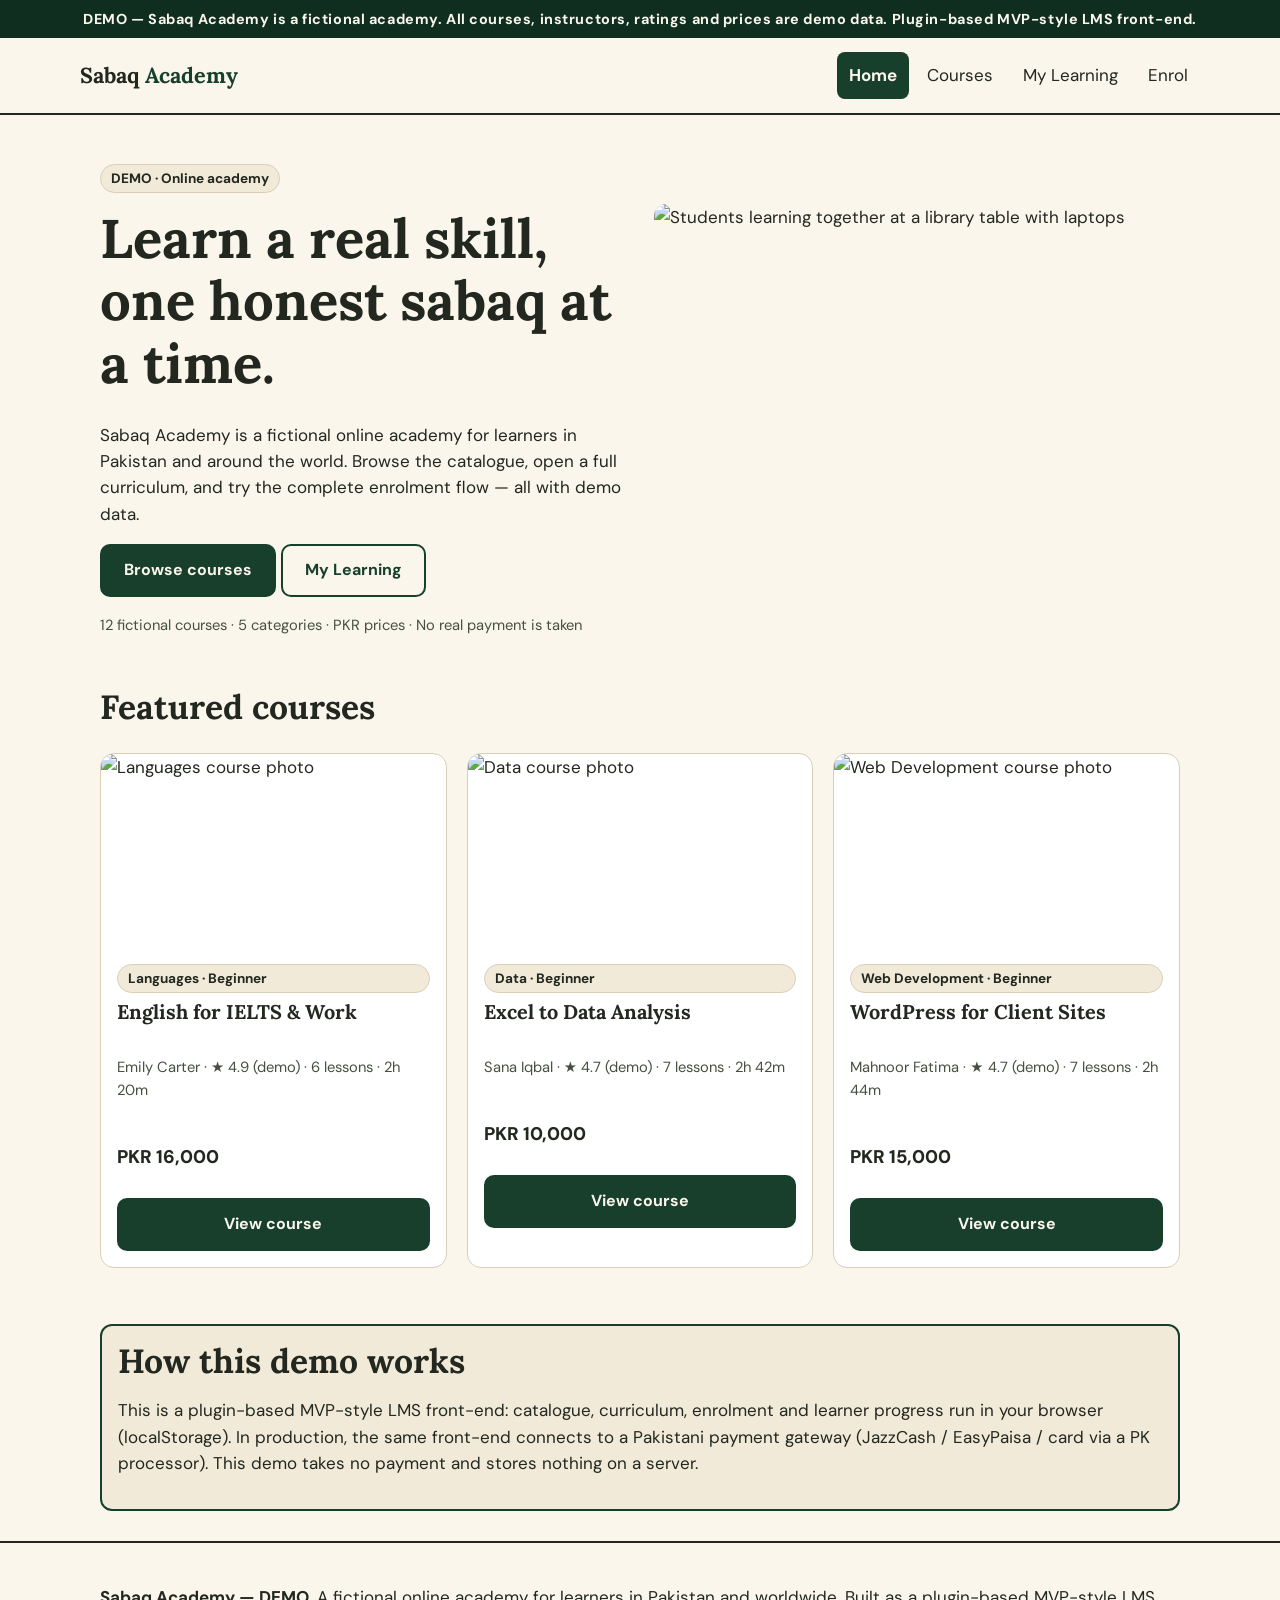
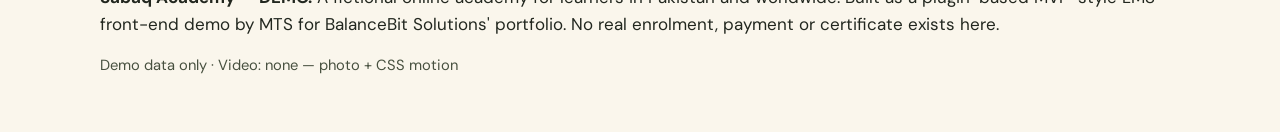
==== index.html @ a5b19c93 "Sabaq Academy LMS demo — Queue #8 build (text files; images pending web-upload)" ====
<!DOCTYPE html><html lang="en"><head><meta charset="utf-8"><meta name="viewport" content="width=device-width,initial-scale=1">
<title>Sabaq Academy (Demo) — Online Courses for Pakistan & Global Learners</title><meta name="description" content="Demo LMS: fictional academy with course catalogue, enrolment and My Learning.">
<link rel="preconnect" href="https://fonts.googleapis.com"><link href="https://fonts.googleapis.com/css2?family=DM+Sans:wght@400;700;800&family=Lora:wght@600;700&display=swap" rel="stylesheet">
<link rel="stylesheet" href="css/style.css"><link rel="icon" href="assets/favicon.svg"></head><body>
<a class="skip" href="#main">Skip to content</a>
<div class="demo-bar">DEMO — Sabaq Academy is a fictional academy. All courses, instructors, ratings and prices are demo data. Plugin-based MVP-style LMS front-end.</div>
<header class="site"><div class="wrap nav"><a class="logo" href="index.html">Sabaq<span> Academy</span></a>
<nav class="main" aria-label="Main"><a href="index.html" aria-current="page">Home</a><a href="courses.html">Courses</a><a href="learning.html">My Learning</a><a href="enrol.html">Enrol</a></nav></div></header>
<main id="main" class="wrap">
<section class="hero"><div><p class="chip">DEMO · Online academy</p><h1>Learn a real skill, one honest sabaq at a time.</h1>
<p>Sabaq Academy is a fictional online academy for learners in Pakistan and around the world. Browse the catalogue, open a full curriculum, and try the complete enrolment flow — all with demo data.</p>
<p><a class="btn" href="courses.html">Browse courses</a> <a class="btn alt" href="learning.html">My Learning</a></p>
<p class="meta">12 fictional courses · 5 categories · PKR prices · No real payment is taken</p></div>
<div><img src="assets/hero.jpg" alt="Students learning together at a library table with laptops" width="900" height="675"></div></section>
<section><h2>Featured courses</h2><div class="grid" data-featured></div></section>
<section class="notice"><h2>How this demo works</h2><p>This is a plugin-based MVP-style LMS front-end: catalogue, curriculum, enrolment and learner progress run in your browser (localStorage). In production, the same front-end connects to a Pakistani payment gateway (JazzCash / EasyPaisa / card via a PK processor). This demo takes no payment and stores nothing on a server.</p></section>
</main><footer class="site"><div class="wrap"><p><strong>Sabaq Academy — DEMO.</strong> A fictional online academy for learners in Pakistan and worldwide. Built as a plugin-based MVP-style LMS front-end demo by MTS for BalanceBit Solutions' portfolio. No real enrolment, payment or certificate exists here.</p><p class="meta">Demo data only · Video: none — photo + CSS motion</p></div></footer>
<script src="js/logic.js"></script><script src="js/home.js"></script></body></html>
---- css/style.css ----
:root{--paper:#FAF6EC;--paper2:#F1EAD8;--ink:#22271F;--muted:#47503F;--green:#173F2C;--green-dark:#0F2E1F;--line:#D8CFB8;--error:#B3261E;--focus:#173F2C}
*{box-sizing:border-box}html{overflow-x:clip}body{margin:0;background:var(--paper);color:var(--ink);font-family:"DM Sans",system-ui,sans-serif;font-size:17px;line-height:1.55}
h1,h2,h3,.serif{font-family:"Lora",Georgia,serif;line-height:1.15;margin:0 0 .5em}
h1{font-size:clamp(2rem,6vw,3.4rem)}h2{font-size:clamp(1.5rem,3.5vw,2.1rem)}
a{color:var(--green)}:focus-visible{outline:3px solid var(--focus);outline-offset:2px}
.skip{position:absolute;left:-999px}.skip:focus{left:8px;top:8px;background:var(--green);color:var(--paper);padding:10px;z-index:99}
.demo-bar{background:var(--green-dark);color:var(--paper);text-align:center;padding:8px 12px;font-size:.9rem;font-weight:700;letter-spacing:.04em}
header.site{border-bottom:2px solid var(--ink);background:var(--paper)}
.wrap{max-width:1120px;margin:0 auto;padding:0 20px}
.nav{display:flex;flex-wrap:wrap;gap:12px;align-items:center;justify-content:space-between;padding:14px 0}
.logo{font-family:"Lora",serif;font-weight:700;font-size:1.35rem;color:var(--ink);text-decoration:none}
.logo span{color:var(--green)}
nav.main{display:flex;flex-wrap:wrap;gap:6px}nav.main a{color:var(--ink);text-decoration:none;padding:10px 12px;border-radius:8px;min-height:44px;display:inline-flex;align-items:center}
nav.main a[aria-current]{background:var(--green);color:var(--paper);font-weight:700}
.hero{display:grid;grid-template-columns:1fr 1fr;gap:28px;align-items:center;padding:36px 0}
.hero img,.card img{width:100%;height:auto;display:block;border-radius:12px}
@keyframes drift{from{transform:scale(1)}to{transform:scale(1.04)}}
.hero img{animation:drift 9s ease-in-out infinite alternate}
.btn{display:inline-flex;align-items:center;justify-content:center;min-height:52px;padding:12px 22px;border-radius:10px;background:var(--green);color:var(--paper);font-weight:700;text-decoration:none;border:2px solid var(--green);cursor:pointer;font-size:1rem;font-family:inherit}
.btn.alt{background:transparent;color:var(--green)}
.btn:disabled{opacity:.55;cursor:not-allowed}
.grid{display:grid;grid-template-columns:repeat(auto-fill,minmax(280px,1fr));gap:20px;padding:10px 0 40px}
.card{background:#fff;border:1px solid var(--line);border-radius:14px;overflow:hidden;display:flex;flex-direction:column}
.card .body{padding:16px;display:flex;flex-direction:column;gap:8px;flex:1}
.card img{aspect-ratio:16/9;object-fit:cover;border-radius:0}
.meta{color:var(--muted);font-size:.92rem}
.price{font-weight:800;font-size:1.15rem}
.chip{display:inline-block;background:var(--paper2);border:1px solid var(--line);border-radius:999px;padding:3px 10px;font-size:.85rem;font-weight:700}
.filters{display:flex;flex-wrap:wrap;gap:12px;align-items:end;padding:20px 0 6px}
.field{display:flex;flex-direction:column;gap:6px;flex:1 1 180px}
label{font-weight:700}
input,select{font-size:16px;min-height:52px;padding:10px 12px;border:2px solid var(--muted);border-radius:10px;background:#fff;color:var(--ink);width:100%;font-family:inherit}
.err{color:var(--error);font-weight:700;min-height:1.2em;font-size:.95rem}
.empty{border:2px dashed var(--muted);border-radius:14px;padding:28px;text-align:center;margin:20px 0 40px}
details.module{border:1px solid var(--line);border-radius:12px;background:#fff;margin:10px 0;padding:6px 16px}
details.module summary{cursor:pointer;font-weight:700;padding:12px 0;min-height:44px}
details.module li{display:flex;justify-content:space-between;gap:12px;padding:8px 0;border-top:1px solid var(--line)}
.progress{height:14px;background:var(--paper2);border:1px solid var(--line);border-radius:999px;overflow:hidden}
.progress i{display:block;height:100%;background:var(--green)}
.notice{border:2px solid var(--green);background:var(--paper2);border-radius:12px;padding:16px;margin:16px 0}
footer.site{border-top:2px solid var(--ink);margin-top:30px;padding:24px 0 40px}
.reveal{opacity:1}
@media(max-width:760px){.hero{grid-template-columns:1fr;padding:24px 0}}
@media(prefers-reduced-motion:reduce){.hero img{animation:none}*{transition:none!important}}
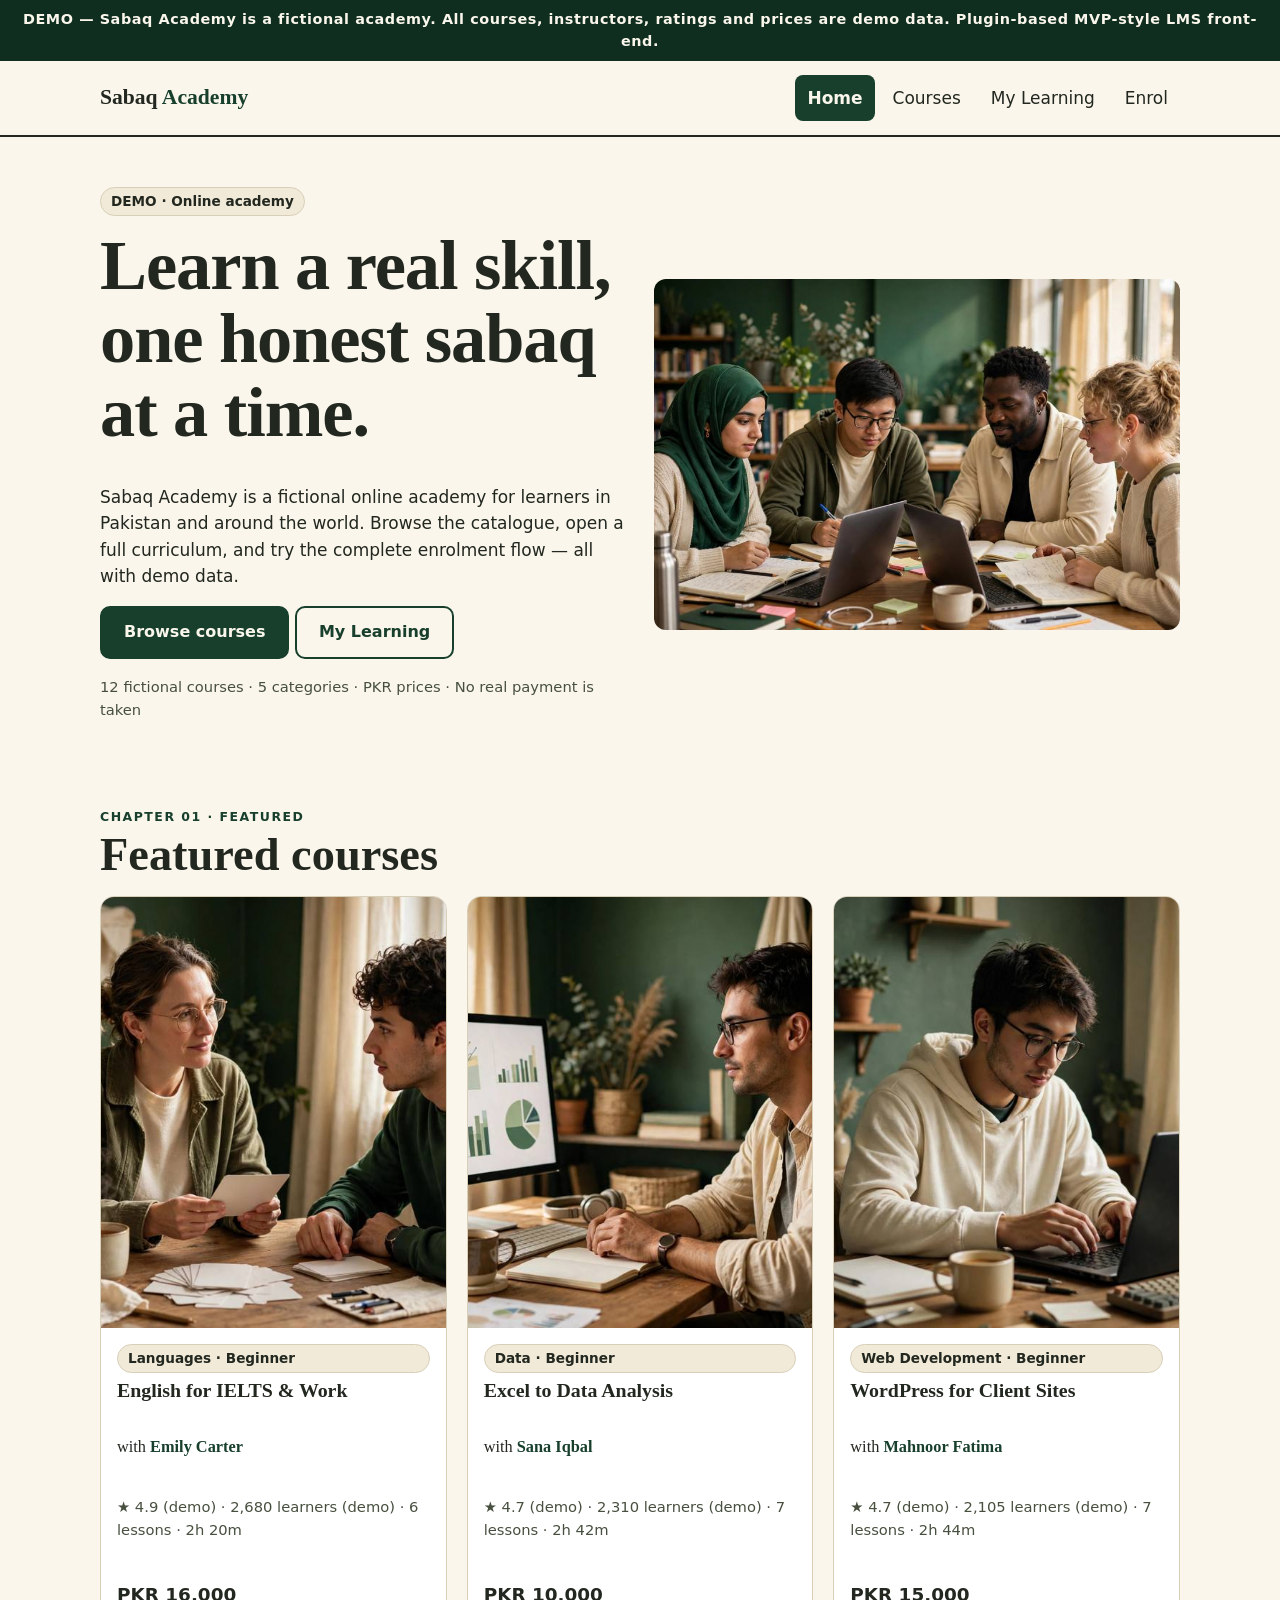
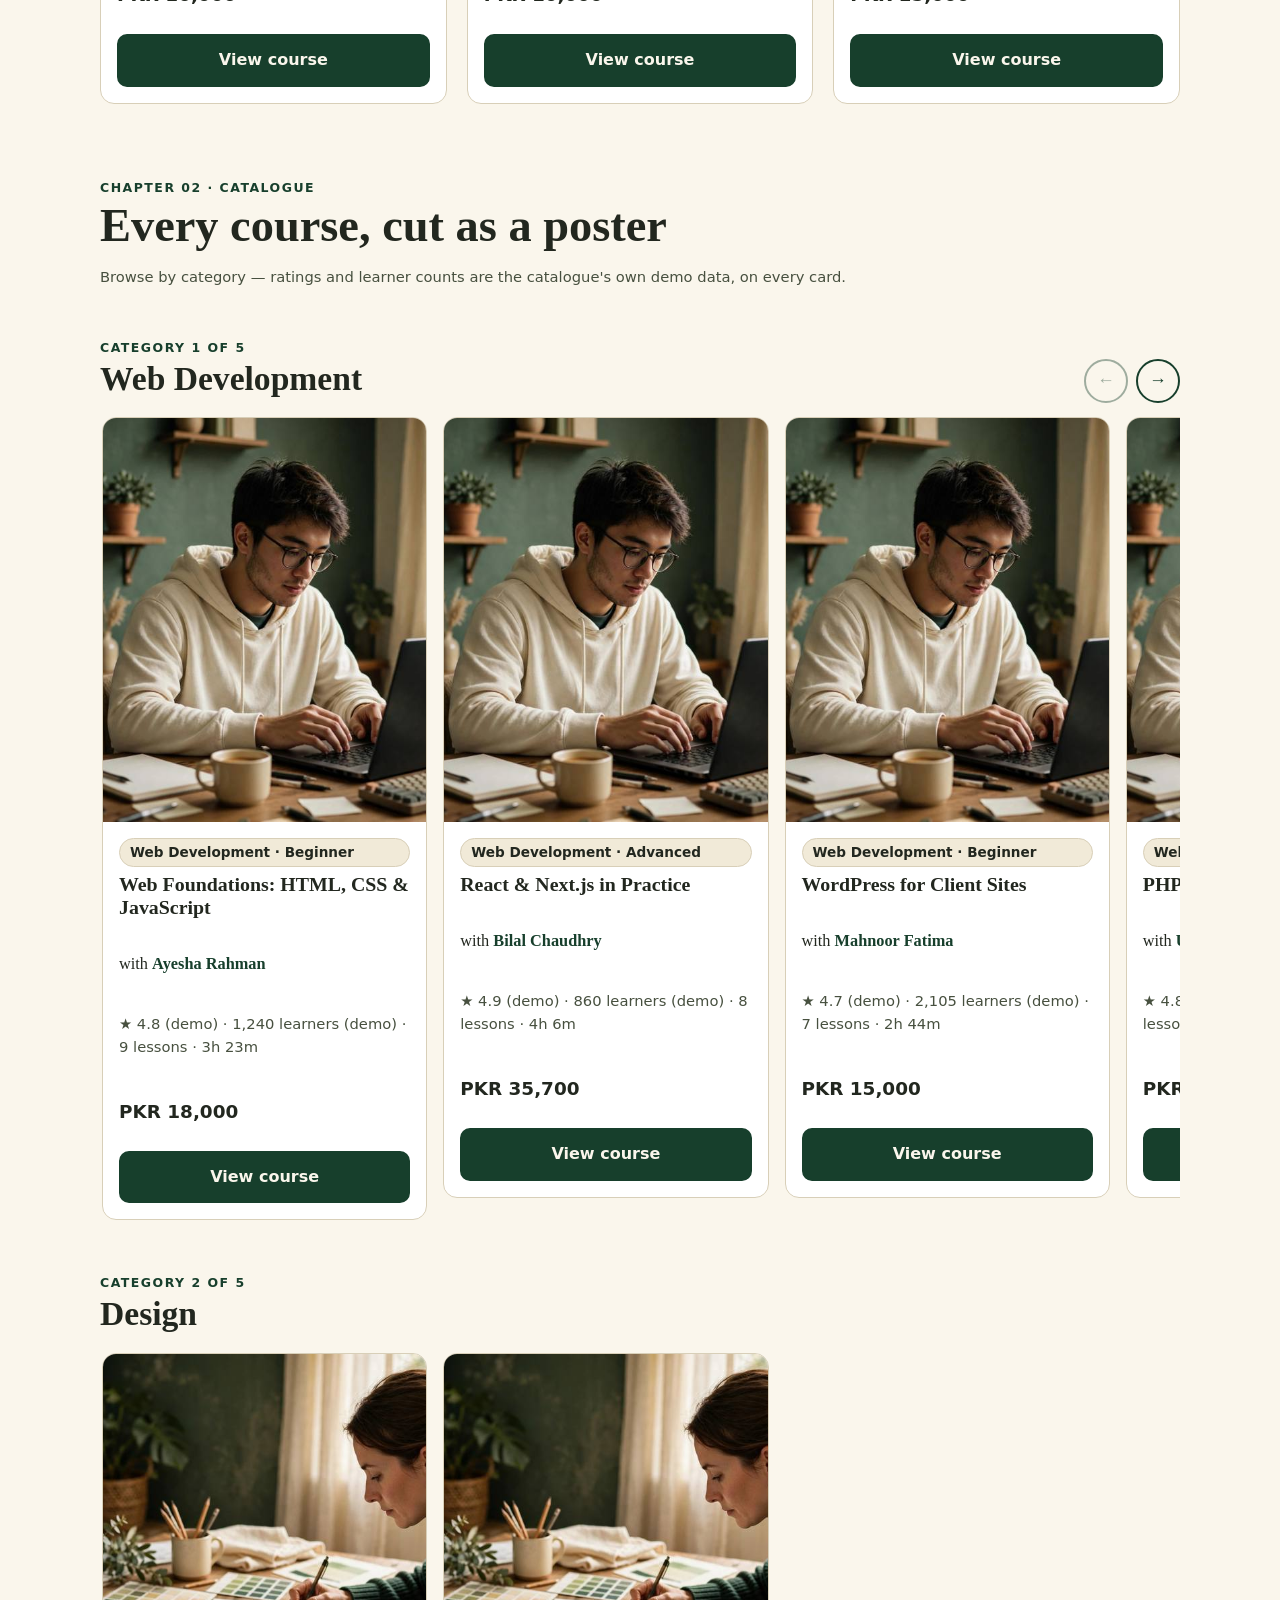
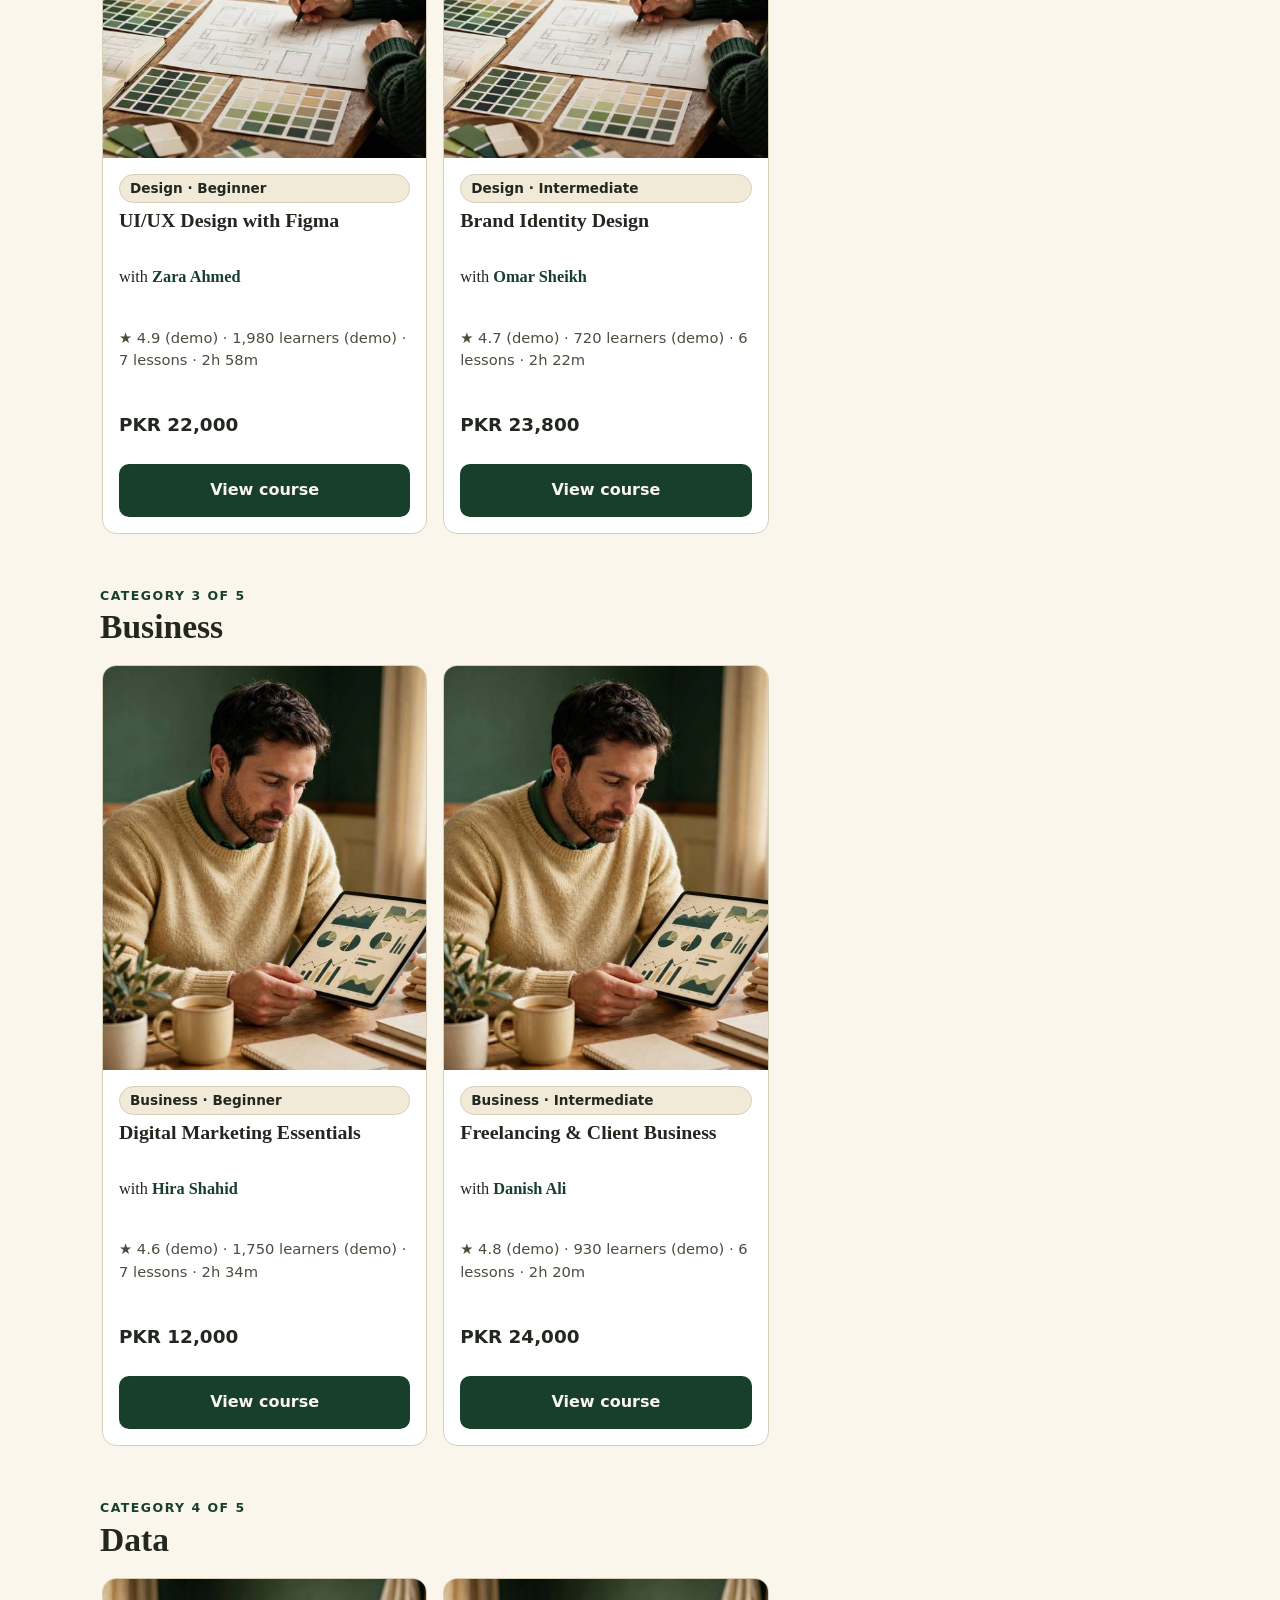
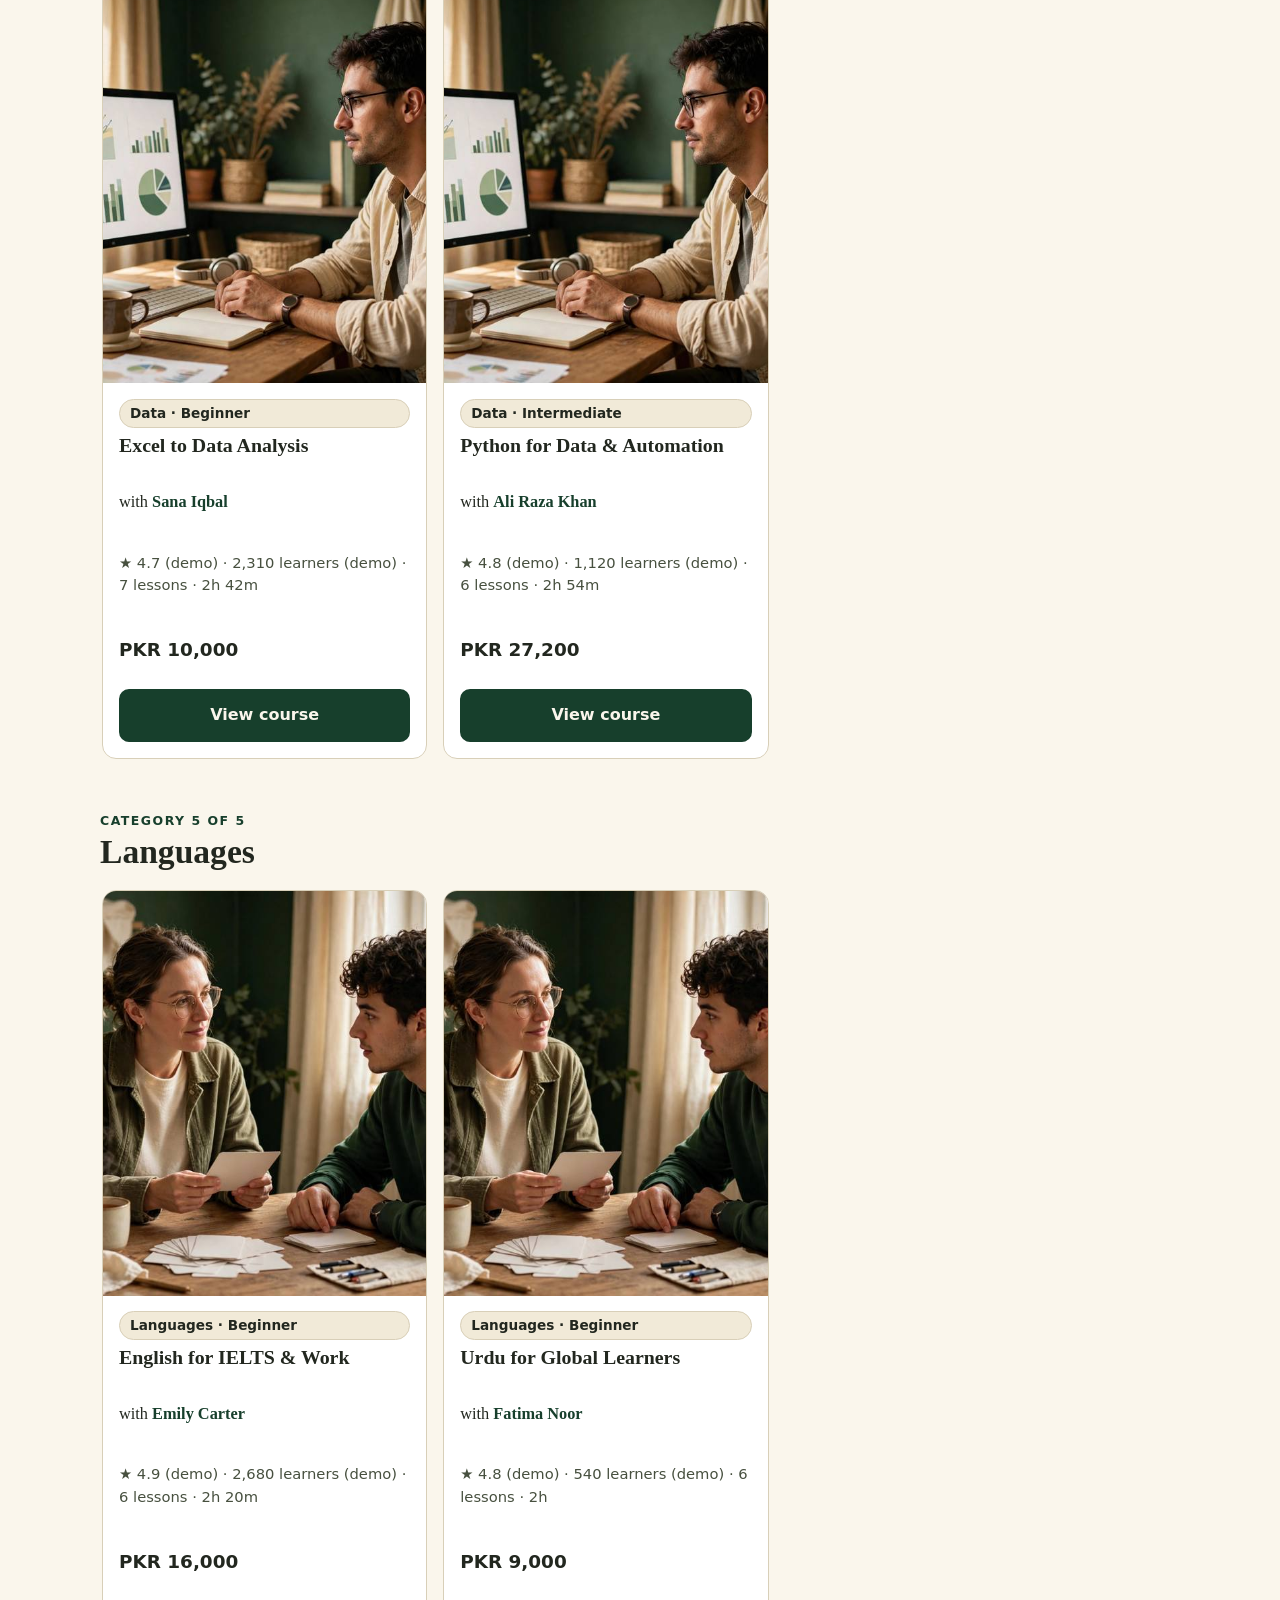
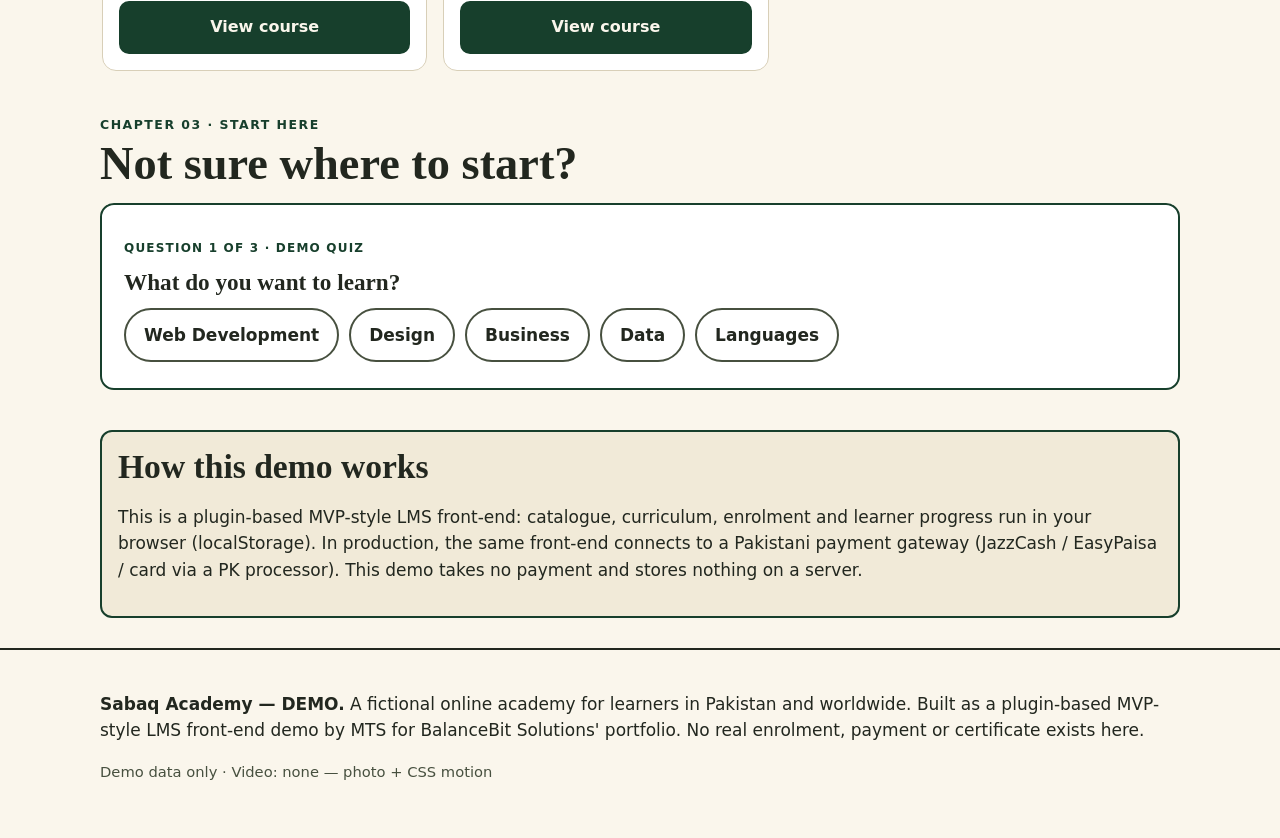
==== commit fafd72cf: "Premium upgrade batch 2026-11-22: audit fixes + premium ladder + static capture mode + self-hosted f" ====
--- a/index.html
+++ b/index.html
@@ -1,7 +1,7 @@
 <!DOCTYPE html><html lang="en"><head><meta charset="utf-8"><meta name="viewport" content="width=device-width,initial-scale=1">
 <title>Sabaq Academy (Demo) — Online Courses for Pakistan & Global Learners</title><meta name="description" content="Demo LMS: fictional academy with course catalogue, enrolment and My Learning.">
-<link rel="preconnect" href="https://fonts.googleapis.com"><link href="https://fonts.googleapis.com/css2?family=DM+Sans:wght@400;700;800&family=Lora:wght@600;700&display=swap" rel="stylesheet">
-<link rel="stylesheet" href="css/style.css"><link rel="icon" href="assets/favicon.svg"></head><body>
+<link rel="stylesheet" href="assets/fonts/fonts.css">
+<link rel="stylesheet" href="css/style.css"><link rel="stylesheet" href="assets/vendor/swiper-bundle.min.css"><link rel="stylesheet" href="css/premium.css"><link rel="icon" href="assets/favicon.svg"></head><body>
 <a class="skip" href="#main">Skip to content</a>
 <div class="demo-bar">DEMO — Sabaq Academy is a fictional academy. All courses, instructors, ratings and prices are demo data. Plugin-based MVP-style LMS front-end.</div>
 <header class="site"><div class="wrap nav"><a class="logo" href="index.html">Sabaq<span> Academy</span></a>
@@ -12,7 +12,9 @@
 <p><a class="btn" href="courses.html">Browse courses</a> <a class="btn alt" href="learning.html">My Learning</a></p>
 <p class="meta">12 fictional courses · 5 categories · PKR prices · No real payment is taken</p></div>
 <div><img src="assets/hero.jpg" alt="Students learning together at a library table with laptops" width="900" height="675"></div></section>
-<section><h2>Featured courses</h2><div class="grid" data-featured></div></section>
+<section><p class="chapter">Chapter 01 · Featured</p><h2 class="chapter-h">Featured courses</h2><div class="grid" data-featured></div></section>
+<section><p class="chapter">Chapter 02 · Catalogue</p><h2 class="chapter-h">Every course, cut as a poster</h2><p class="meta">Browse by category — ratings and learner counts are the catalogue's own demo data, on every card.</p><div data-rails></div><noscript><p class="meta">JavaScript is off, so the category rails cannot be built here — all 12 courses are in the <a href="courses.html">catalogue</a>.</p></noscript></section>
+<section><p class="chapter">Chapter 03 · Start here</p><h2 class="chapter-h">Not sure where to start?</h2><div class="quiz" data-quiz><div data-q="1"><p class="q-step">Question 1 of 3 · Demo quiz</p><h3>What do you want to learn?</h3><div class="quiz-opts" data-opts="category"></div></div><div data-q="2" hidden><p class="q-step">Question 2 of 3 · Demo quiz</p><h3>Your level?</h3><div class="quiz-opts" data-opts="level"></div></div><div data-q="3" hidden><p class="q-step">Question 3 of 3 · Demo quiz</p><h3>What matters most?</h3><div class="quiz-opts" data-opts="sort"></div></div><div data-q="result" hidden><p class="q-step">Your recommended course · Demo</p><div data-quiz-result></div><p><button class="btn alt" type="button" data-quiz-restart>Start again</button> <a class="btn alt" href="courses.html">Browse the full catalogue</a></p></div><noscript><p class="meta">JavaScript is off, so the quiz cannot run — the <a href="courses.html">catalogue</a> has filters for category, level and price.</p></noscript></div></section>
 <section class="notice"><h2>How this demo works</h2><p>This is a plugin-based MVP-style LMS front-end: catalogue, curriculum, enrolment and learner progress run in your browser (localStorage). In production, the same front-end connects to a Pakistani payment gateway (JazzCash / EasyPaisa / card via a PK processor). This demo takes no payment and stores nothing on a server.</p></section>
 </main><footer class="site"><div class="wrap"><p><strong>Sabaq Academy — DEMO.</strong> A fictional online academy for learners in Pakistan and worldwide. Built as a plugin-based MVP-style LMS front-end demo by MTS for BalanceBit Solutions' portfolio. No real enrolment, payment or certificate exists here.</p><p class="meta">Demo data only · Video: none — photo + CSS motion</p></div></footer>
-<script src="js/logic.js"></script><script src="js/home.js"></script></body></html>+<script src="js/logic.js"></script><script src="js/home.js"></script><script defer src="assets/vendor/swiper-bundle.min.js"></script><script defer src="js/premium.js"></script></body></html>
--- a/assets/fonts/fonts.css
+++ b/assets/fonts/fonts.css
@@ -0,0 +1,93 @@
+/* Self-hosted webfonts (Google Fonts, OFL) — downloaded 2026-11-22.
+   Replaces the fonts.googleapis.com stylesheet so the design renders
+   identically with or without external network access. */
+/* latin */
+@font-face {
+  font-family: 'DM Sans';
+  font-style: normal;
+  font-weight: 400;
+  font-display: swap;
+  src: url(./dm-sans-normal-latin-40fe3cf7.woff2) format('woff2');
+  unicode-range: U+0000-00FF, U+0131, U+0152-0153, U+02BB-02BC, U+02C6, U+02DA, U+02DC, U+0304, U+0308, U+0329, U+2000-206F, U+20AC, U+2122, U+2191, U+2193, U+2212, U+2215, U+FEFF, U+FFFD;
+}
+/* latin-ext */
+@font-face {
+  font-family: 'DM Sans';
+  font-style: normal;
+  font-weight: 400;
+  font-display: swap;
+  src: url(./dm-sans-normal-latin-ext-e5bab11d.woff2) format('woff2');
+  unicode-range: U+0100-02BA, U+02BD-02C5, U+02C7-02CC, U+02CE-02D7, U+02DD-02FF, U+0304, U+0308, U+0329, U+1D00-1DBF, U+1E00-1E9F, U+1EF2-1EFF, U+2020, U+20A0-20AB, U+20AD-20C4, U+2113, U+2C60-2C7F, U+A720-A7FF;
+}
+/* latin */
+@font-face {
+  font-family: 'DM Sans';
+  font-style: normal;
+  font-weight: 700;
+  font-display: swap;
+  src: url(./dm-sans-normal-latin-40fe3cf7.woff2) format('woff2');
+  unicode-range: U+0000-00FF, U+0131, U+0152-0153, U+02BB-02BC, U+02C6, U+02DA, U+02DC, U+0304, U+0308, U+0329, U+2000-206F, U+20AC, U+2122, U+2191, U+2193, U+2212, U+2215, U+FEFF, U+FFFD;
+}
+/* latin-ext */
+@font-face {
+  font-family: 'DM Sans';
+  font-style: normal;
+  font-weight: 700;
+  font-display: swap;
+  src: url(./dm-sans-normal-latin-ext-e5bab11d.woff2) format('woff2');
+  unicode-range: U+0100-02BA, U+02BD-02C5, U+02C7-02CC, U+02CE-02D7, U+02DD-02FF, U+0304, U+0308, U+0329, U+1D00-1DBF, U+1E00-1E9F, U+1EF2-1EFF, U+2020, U+20A0-20AB, U+20AD-20C4, U+2113, U+2C60-2C7F, U+A720-A7FF;
+}
+/* latin */
+@font-face {
+  font-family: 'DM Sans';
+  font-style: normal;
+  font-weight: 800;
+  font-display: swap;
+  src: url(./dm-sans-normal-latin-40fe3cf7.woff2) format('woff2');
+  unicode-range: U+0000-00FF, U+0131, U+0152-0153, U+02BB-02BC, U+02C6, U+02DA, U+02DC, U+0304, U+0308, U+0329, U+2000-206F, U+20AC, U+2122, U+2191, U+2193, U+2212, U+2215, U+FEFF, U+FFFD;
+}
+/* latin-ext */
+@font-face {
+  font-family: 'DM Sans';
+  font-style: normal;
+  font-weight: 800;
+  font-display: swap;
+  src: url(./dm-sans-normal-latin-ext-e5bab11d.woff2) format('woff2');
+  unicode-range: U+0100-02BA, U+02BD-02C5, U+02C7-02CC, U+02CE-02D7, U+02DD-02FF, U+0304, U+0308, U+0329, U+1D00-1DBF, U+1E00-1E9F, U+1EF2-1EFF, U+2020, U+20A0-20AB, U+20AD-20C4, U+2113, U+2C60-2C7F, U+A720-A7FF;
+}
+/* latin */
+@font-face {
+  font-family: 'Lora';
+  font-style: normal;
+  font-weight: 600;
+  font-display: swap;
+  src: url(./lora-normal-latin-ecda3beb.woff2) format('woff2');
+  unicode-range: U+0000-00FF, U+0131, U+0152-0153, U+02BB-02BC, U+02C6, U+02DA, U+02DC, U+0304, U+0308, U+0329, U+2000-206F, U+20AC, U+2122, U+2191, U+2193, U+2212, U+2215, U+FEFF, U+FFFD;
+}
+/* latin-ext */
+@font-face {
+  font-family: 'Lora';
+  font-style: normal;
+  font-weight: 600;
+  font-display: swap;
+  src: url(./lora-normal-latin-ext-e12d6299.woff2) format('woff2');
+  unicode-range: U+0100-02BA, U+02BD-02C5, U+02C7-02CC, U+02CE-02D7, U+02DD-02FF, U+0304, U+0308, U+0329, U+1D00-1DBF, U+1E00-1E9F, U+1EF2-1EFF, U+2020, U+20A0-20AB, U+20AD-20C4, U+2113, U+2C60-2C7F, U+A720-A7FF;
+}
+/* latin */
+@font-face {
+  font-family: 'Lora';
+  font-style: normal;
+  font-weight: 700;
+  font-display: swap;
+  src: url(./lora-normal-latin-ecda3beb.woff2) format('woff2');
+  unicode-range: U+0000-00FF, U+0131, U+0152-0153, U+02BB-02BC, U+02C6, U+02DA, U+02DC, U+0304, U+0308, U+0329, U+2000-206F, U+20AC, U+2122, U+2191, U+2193, U+2212, U+2215, U+FEFF, U+FFFD;
+}
+/* latin-ext */
+@font-face {
+  font-family: 'Lora';
+  font-style: normal;
+  font-weight: 700;
+  font-display: swap;
+  src: url(./lora-normal-latin-ext-e12d6299.woff2) format('woff2');
+  unicode-range: U+0100-02BA, U+02BD-02C5, U+02C7-02CC, U+02CE-02D7, U+02DD-02FF, U+0304, U+0308, U+0329, U+1D00-1DBF, U+1E00-1E9F, U+1EF2-1EFF, U+2020, U+20A0-20AB, U+20AD-20C4, U+2113, U+2C60-2C7F, U+A720-A7FF;
+}
--- a/css/style.css
+++ b/css/style.css
@@ -2,12 +2,13 @@
 *{box-sizing:border-box}html{overflow-x:clip}body{margin:0;background:var(--paper);color:var(--ink);font-family:"DM Sans",system-ui,sans-serif;font-size:17px;line-height:1.55}
 h1,h2,h3,.serif{font-family:"Lora",Georgia,serif;line-height:1.15;margin:0 0 .5em}
 h1{font-size:clamp(2rem,6vw,3.4rem)}h2{font-size:clamp(1.5rem,3.5vw,2.1rem)}
-a{color:var(--green)}:focus-visible{outline:3px solid var(--focus);outline-offset:2px}
+a{color:var(--green);text-decoration:none}
+ul{margin:0;padding-left:1.15rem}:focus-visible{outline:3px solid var(--focus);outline-offset:2px}
 .skip{position:absolute;left:-999px}.skip:focus{left:8px;top:8px;background:var(--green);color:var(--paper);padding:10px;z-index:99}
 .demo-bar{background:var(--green-dark);color:var(--paper);text-align:center;padding:8px 12px;font-size:.9rem;font-weight:700;letter-spacing:.04em}
 header.site{border-bottom:2px solid var(--ink);background:var(--paper)}
 .wrap{max-width:1120px;margin:0 auto;padding:0 20px}
-.nav{display:flex;flex-wrap:wrap;gap:12px;align-items:center;justify-content:space-between;padding:14px 0}
+.nav{display:flex;flex-wrap:wrap;gap:12px;align-items:center;justify-content:space-between;padding-block:14px}
 .logo{font-family:"Lora",serif;font-weight:700;font-size:1.35rem;color:var(--ink);text-decoration:none}
 .logo span{color:var(--green)}
 nav.main{display:flex;flex-wrap:wrap;gap:6px}nav.main a{color:var(--ink);text-decoration:none;padding:10px 12px;border-radius:8px;min-height:44px;display:inline-flex;align-items:center}
@@ -40,5 +41,6 @@
 .notice{border:2px solid var(--green);background:var(--paper2);border-radius:12px;padding:16px;margin:16px 0}
 footer.site{border-top:2px solid var(--ink);margin-top:30px;padding:24px 0 40px}
 .reveal{opacity:1}
+@media(max-width:560px){nav.main{gap:4px}nav.main a{padding:10px 8px}}
 @media(max-width:760px){.hero{grid-template-columns:1fr;padding:24px 0}}
 @media(prefers-reduced-motion:reduce){.hero img{animation:none}*{transition:none!important}}
--- a/css/premium.css
+++ b/css/premium.css
@@ -0,0 +1,39 @@
+/* Sabaq Academy — Premium layer (index + courses only). Loads AFTER css/style.css; base rules untouched. */
+/* P7: cross-document view transitions where supported, graceful without */
+@view-transition{navigation:auto}
+::view-transition-old(root),::view-transition-new(root){animation-duration:.4s}
+
+/* P4: display-serif chapter headlines (MasterClass treatment) */
+.hero h1{font-size:clamp(2.7rem,6.4vw,4.4rem);line-height:1.04;letter-spacing:-.015em}
+.chapter{font-weight:800;text-transform:uppercase;letter-spacing:.12em;font-size:.78rem;color:var(--green);margin:34px 0 4px}
+.chapter-h{font-size:clamp(1.9rem,4.2vw,2.9rem);line-height:1.08;margin:0 0 6px}
+
+/* 4:5 poster cards — instructor as the cover credit, course photo as the poster */
+.card.poster img{aspect-ratio:4/5}
+.card.poster .body{gap:6px}
+.card.poster .instructor{font-family:"Lora",Georgia,serif;font-size:1.02rem;color:var(--ink)}
+.card.poster .instructor b{color:var(--green)}
+
+/* Category rails (Swiper when JS runs; complete wrap grid without JS) */
+.cat-rail{margin:10px 0 8px;overflow:hidden}
+.cat-rail:not(.swiper-on) .swiper-wrapper{display:flex;flex-wrap:wrap;gap:16px}
+.cat-rail:not(.swiper-on) .swiper-slide{width:calc(33.333% - 11px)}
+.cat-rail.swiper-on{padding:4px 2px 10px}
+.rail-nav{display:flex;gap:8px;align-items:center}
+.rail-btn{min-width:44px;min-height:44px;border-radius:50%;border:2px solid var(--green);background:transparent;color:var(--green);font-size:1.1rem;cursor:pointer;line-height:1}
+.rail-btn:disabled{opacity:.4;cursor:not-allowed}
+.rail-head{display:flex;justify-content:space-between;align-items:end;gap:12px;flex-wrap:wrap}
+
+/* Onboarding quiz (demo logic) */
+.quiz{border:2px solid var(--green);background:#fff;border-radius:14px;padding:22px;margin:14px 0 40px}
+.quiz .q-step{font-weight:800;text-transform:uppercase;letter-spacing:.1em;font-size:.75rem;color:var(--green)}
+.quiz h3{font-size:1.45rem}
+.quiz-opts{display:flex;flex-wrap:wrap;gap:10px;margin:12px 0 4px}
+.quiz-opt{min-height:52px;padding:12px 18px;border:2px solid var(--muted);border-radius:999px;background:#fff;color:var(--ink);font:inherit;font-weight:700;cursor:pointer}
+.quiz-opt:hover{border-color:var(--green)}
+.quiz-opt[aria-pressed="true"]{background:var(--green);border-color:var(--green);color:var(--paper)}
+.quiz .card{max-width:340px}
+.quiz [hidden]{display:none!important}
+
+@media(max-width:640px){.cat-rail:not(.swiper-on) .swiper-slide{width:calc(50% - 8px)}}
+@media(prefers-reduced-motion:reduce){::view-transition-old(root),::view-transition-new(root){animation:none}}
